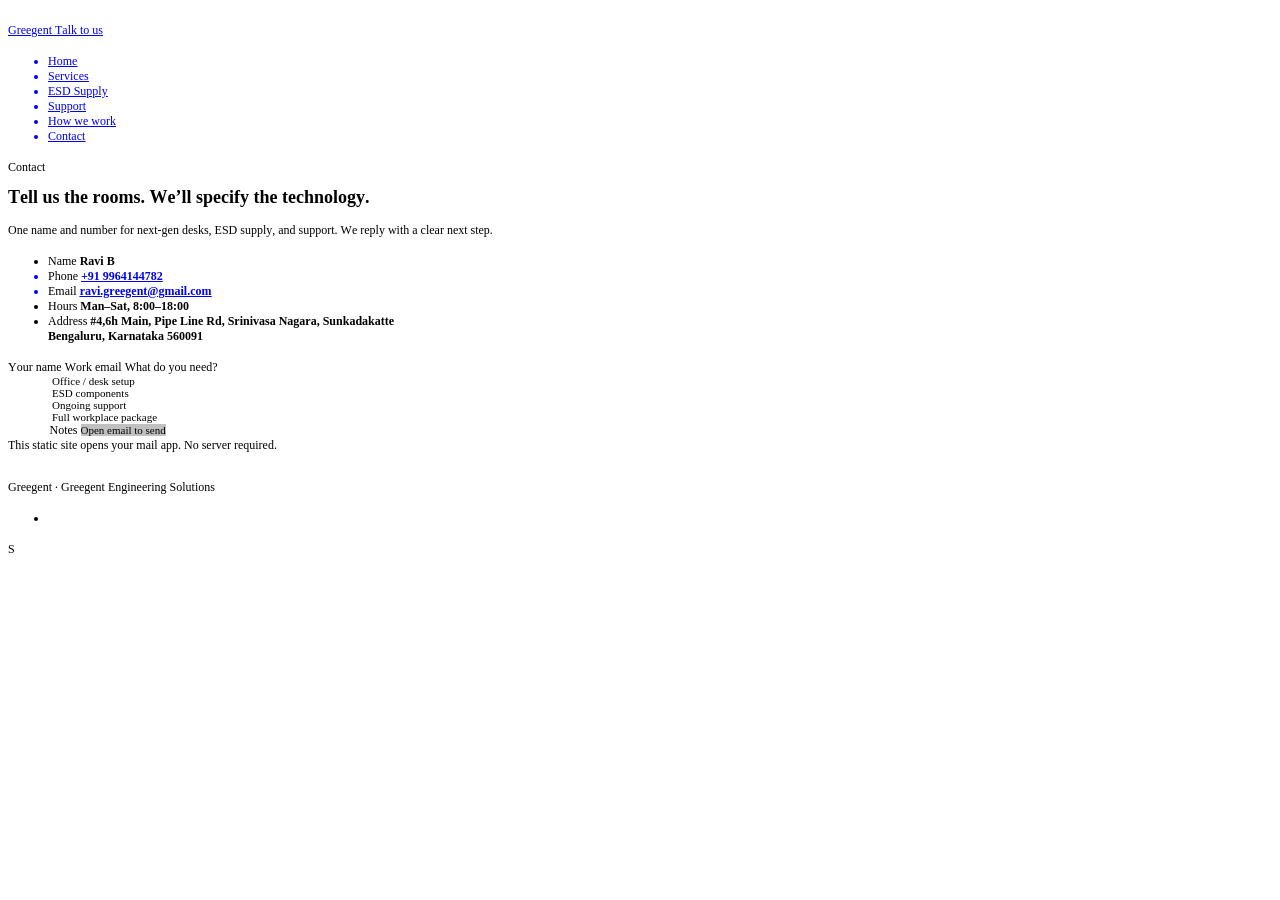
==== contact.html @ 310812a1 "Add files via upload" ====
<!DOCTYPE html PUBLIC "-//W3C//DTD HTML 4.01//EN" "http://www.w3.org/TR/html4/strict.dtd">
<html>
<head>
  <meta http-equiv="Content-Type" content="text/html; charset=utf-8">
  <meta http-equiv="Content-Style-Type" content="text/css">
  <title>Contact — XYZ</title>
  <meta name="Description" content="Contact XYZ for office setup, desk systems, ESD supply, and support.">
  <meta name="Generator" content="Cocoa HTML Writer">
  <meta name="CocoaVersion" content="1561.61">
  <style type="text/css">
    p.p1 {margin: 0.0px 0.0px 0.0px 0.0px; line-height: 14.0px; font: 12.0px Times; color: #000000; -webkit-text-stroke: #000000; min-height: 14.0px}
    p.p2 {margin: 0.0px 0.0px 0.0px 0.0px; line-height: 14.0px; font: 12.0px Times; color: #0000ee; -webkit-text-stroke: #0000ee}
    p.p3 {margin: 0.0px 0.0px 12.0px 0.0px; line-height: 14.0px; font: 12.0px Times; color: #000000; -webkit-text-stroke: #000000}
    p.p5 {margin: 0.0px 0.0px 0.0px 0.0px; line-height: 14.0px; font: 12.0px Times; color: #000000; -webkit-text-stroke: #000000}
    p.p6 {margin: 0.0px 0.0px 0.0px 0.0px; line-height: 13.0px; font: 11.0px Times; color: #000000; -webkit-text-stroke: #000000; background-color: #ffffff}
    p.p7 {margin: 0.0px 0.0px 0.0px 0.0px; line-height: 13.0px; font: 11.0px 'Helvetica Neue'; color: #000000; -webkit-text-stroke: #000000; background-color: #ffffff}
    p.p8 {margin: 0.0px 0.0px 0.0px 0.0px; line-height: 13.0px; font: 11.0px 'Helvetica Neue'; color: #000000; -webkit-text-stroke: #000000}
    li.li2 {margin: 0.0px 0.0px 0.0px 0.0px; line-height: 14.0px; font: 12.0px Times; color: #0000ee; -webkit-text-stroke: #0000ee}
    li.li5 {margin: 0.0px 0.0px 0.0px 0.0px; line-height: 14.0px; font: 12.0px Times; color: #000000; -webkit-text-stroke: #000000}
    li.li9 {margin: 0.0px 0.0px 0.0px 0.0px; line-height: 14.0px; font: 12.0px Times; color: #000000}
    span.s1 {font-kerning: none}
    span.s2 {text-decoration: underline ; font-kerning: none}
    span.s3 {font-kerning: none; color: #000000; -webkit-text-stroke: 0px #000000}
    span.s4 {-webkit-text-stroke: 0px #000000}
    span.s5 {color: #000000; -webkit-text-stroke: 0px #000000}
    span.s6 {text-decoration: underline ; font-kerning: none; color: #0000ee; -webkit-text-stroke: 0px #0000ee}
    span.s7 {font: 11.0px 'Helvetica Neue'; font-kerning: none}
    span.s8 {font: 11.0px Times; font-kerning: none}
    span.s9 {font-kerning: none; background-color: #ffffff}
    span.s10 {font: 12.0px Times; font-kerning: none}
    span.s11 {font-kerning: none; background-color: #c0c0c0}
    ul.ul1 {list-style-type: disc}
  </style>
</head>
<body>
<p class="p1"><span class="s1"></span><br></p>
<p class="p2"><span class="s2"><a href="file:///Users/macuser/Downloads/Sample%20websites/index.html">Greegent </a><a href="file:///Users/macuser/Downloads/Sample%20websites/contact.html">Talk to us</a></span><span class="s3"><span class="Apple-converted-space"> </span></span></p>
<ul class="ul1">
  <li class="li2"><span class="s4"><a href="file:///Users/macuser/Downloads/Sample%20websites/index.html"><span class="s2">Home</span></a></span></li>
  <li class="li2"><span class="s4"><a href="file:///Users/macuser/Downloads/Sample%20websites/services.html"><span class="s2">Services</span></a></span></li>
  <li class="li2"><span class="s4"><a href="file:///Users/macuser/Downloads/Sample%20websites/esd.html"><span class="s2">ESD Supply</span></a></span></li>
  <li class="li2"><span class="s4"><a href="file:///Users/macuser/Downloads/Sample%20websites/support.html"><span class="s2">Support</span></a></span></li>
  <li class="li2"><span class="s4"><a href="file:///Users/macuser/Downloads/Sample%20websites/how-we-work.html"><span class="s2">How we work</span></a></span></li>
  <li class="li2"><span class="s4"><a href="file:///Users/macuser/Downloads/Sample%20websites/contact.html"><span class="s2">Contact</span></a></span></li>
</ul>
<p class="p3"><span class="s1">Contact</span></p>
<h1 style="margin: 0.0px 0.0px 14.9px 0.0px; line-height: 22.0px; font: 18.0px Times; color: #000000; -webkit-text-stroke: #000000"><span class="s1"><b>Tell us the rooms. We’ll specify the technology.</b></span></h1>
<p class="p3"><span class="s1">One name and number for next-gen desks, ESD supply, and support. We reply with a clear next step.</span></p>
<ul class="ul1">
  <li class="li5"><span class="s4"></span><span class="s1">Name <b>Ravi B</b><span class="Apple-converted-space"> </span></span></li>
  <li class="li2"><span class="s5"></span><span class="s3">Phone <a href="tel:+15550102400"><span class="s6"><b>+91 9</b></span></a></span><span class="s2"><b>964144782</b></span><span class="s3"><span class="Apple-converted-space"> </span></span></li>
  <li class="li2"><span class="s5"></span><span class="s3">Email <a href="mailto:hello@xyz-solutions.example"><span class="s6"><b>ravi.greegent@gmail.com</b></span></a><span class="Apple-converted-space"> </span></span></li>
  <li class="li5"><span class="s4"></span><span class="s1">Hours <b>Man–Sat, 8:00–18:00</b><span class="Apple-converted-space"> </span></span></li>
  <li class="li5"><span class="s4"></span><span class="s1">Address <b>#4,6h Main, Pipe Line Rd, Srinivasa Nagara, Sunkadakatte<br>
Bengaluru, Karnataka 560091<span class="Apple-converted-space"> </span></b></span></li>
</ul>
<p class="p5"><span class="s1">Your name Work email What do you need?</span></p>
<p class="p6"><span class="s7"><span class="Apple-converted-space">                </span></span><span class="s1">Office / desk setup</span></p>
<p class="p7"><span class="s1"><span class="Apple-converted-space">                </span></span><span class="s8">ESD components</span></p>
<p class="p7"><span class="s1"><span class="Apple-converted-space">                </span></span><span class="s8">Ongoing support</span></p>
<p class="p6"><span class="s7"><span class="Apple-converted-space">                </span></span><span class="s1">Full workplace package</span></p>
<p class="p8"><span class="s9"><span class="Apple-converted-space">              </span></span><span class="s10"> Notes </span><span class="s11">Open email to send</span></p>
<p class="p3"><span class="s1">This static site opens your mail app. No server required.</span></p>
<p class="p1"><span class="s1"></span><br></p>
<p class="p3"><span class="s1">Greegent · Greegent Engineering Solutions</span></p>
<ul class="ul1">
  <li class="li9"></li>
</ul>
<p class="p3"><span class="s1">S</span></p>
</body>
</html>
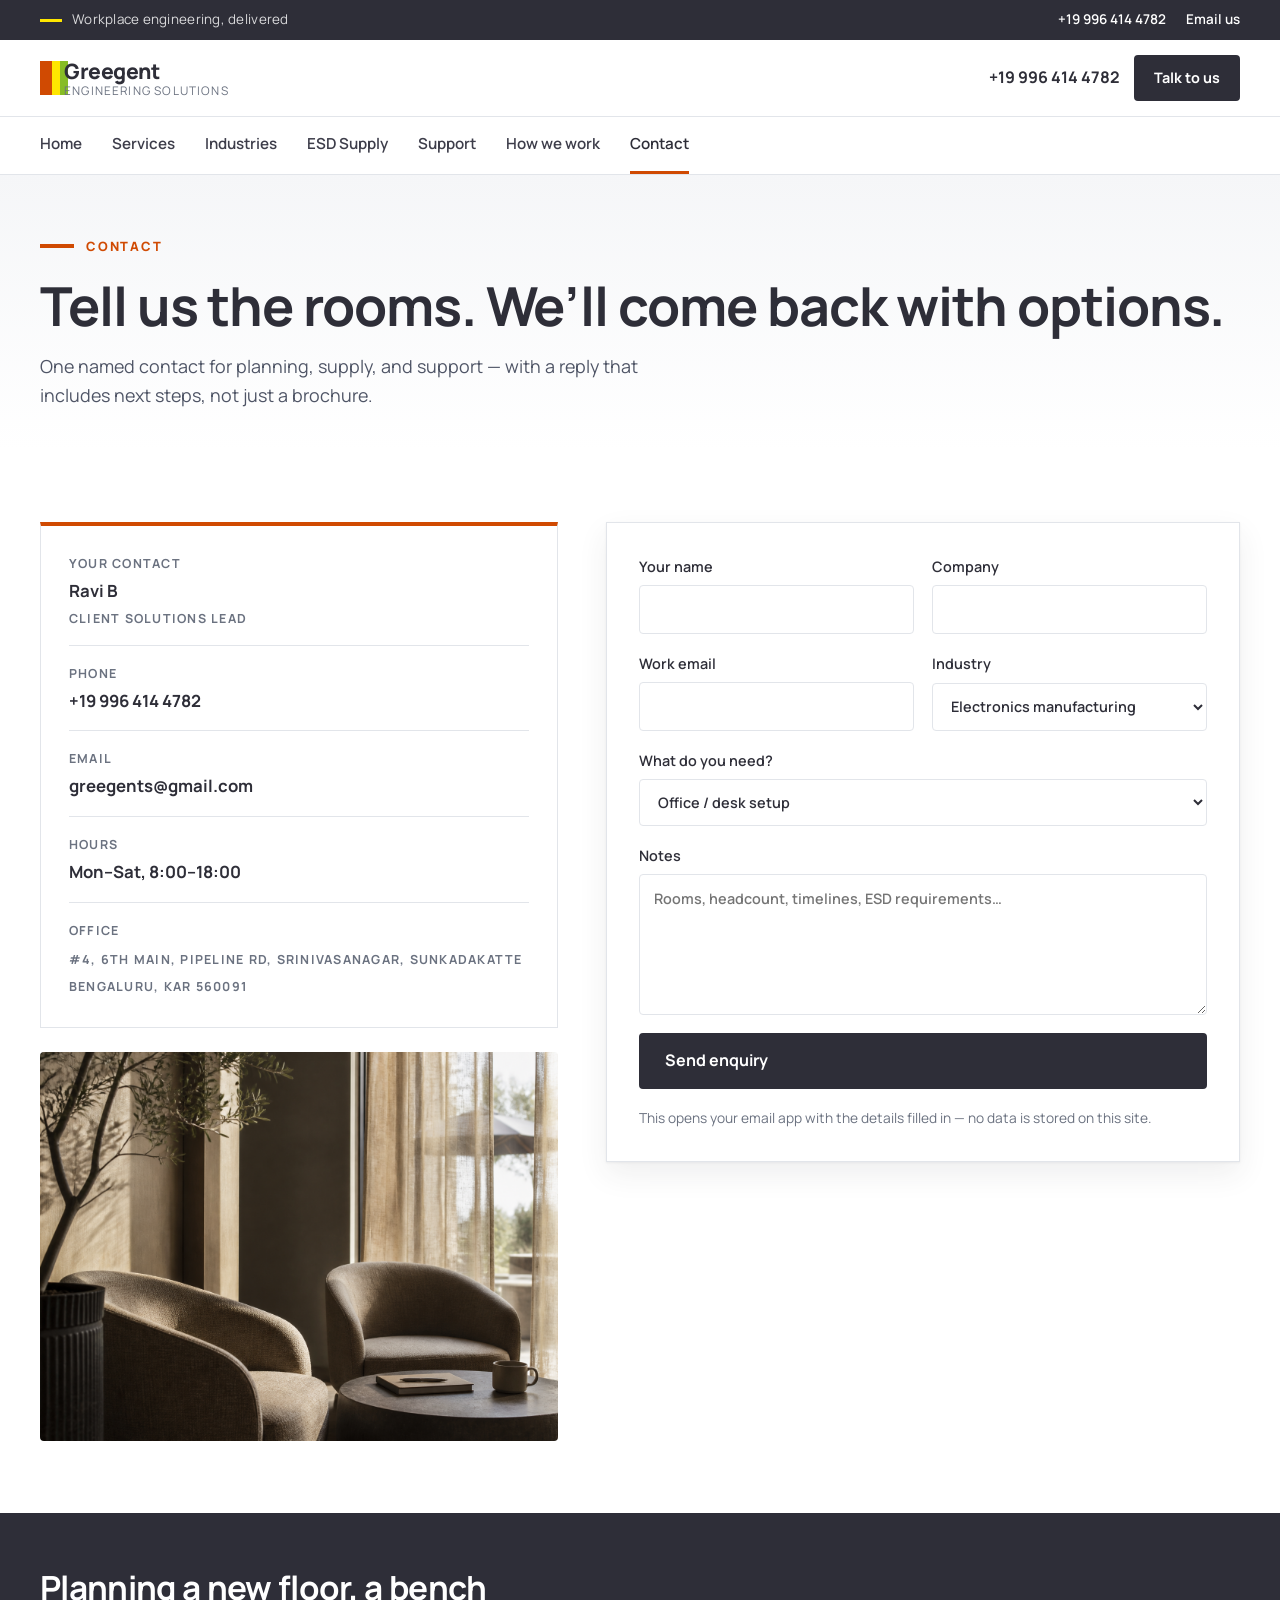
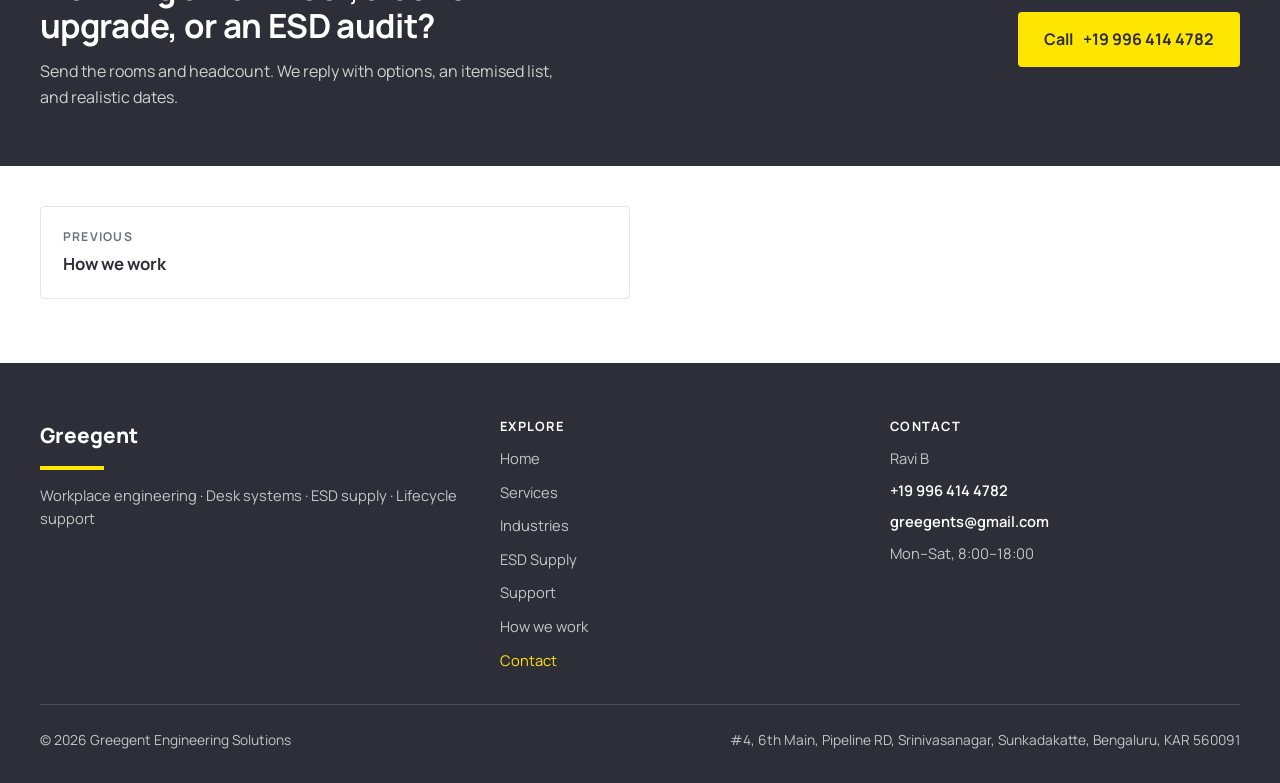
==== commit 0ad7b1fb: "Add files via upload" ====
--- a/contact.html
+++ b/contact.html
@@ -1,71 +1,192 @@
-<!DOCTYPE html PUBLIC "-//W3C//DTD HTML 4.01//EN" "http://www.w3.org/TR/html4/strict.dtd">
-<html>
-<head>
-  <meta http-equiv="Content-Type" content="text/html; charset=utf-8">
-  <meta http-equiv="Content-Style-Type" content="text/css">
-  <title>Contact — XYZ</title>
-  <meta name="Description" content="Contact XYZ for office setup, desk systems, ESD supply, and support.">
-  <meta name="Generator" content="Cocoa HTML Writer">
-  <meta name="CocoaVersion" content="1561.61">
-  <style type="text/css">
-    p.p1 {margin: 0.0px 0.0px 0.0px 0.0px; line-height: 14.0px; font: 12.0px Times; color: #000000; -webkit-text-stroke: #000000; min-height: 14.0px}
-    p.p2 {margin: 0.0px 0.0px 0.0px 0.0px; line-height: 14.0px; font: 12.0px Times; color: #0000ee; -webkit-text-stroke: #0000ee}
-    p.p3 {margin: 0.0px 0.0px 12.0px 0.0px; line-height: 14.0px; font: 12.0px Times; color: #000000; -webkit-text-stroke: #000000}
-    p.p5 {margin: 0.0px 0.0px 0.0px 0.0px; line-height: 14.0px; font: 12.0px Times; color: #000000; -webkit-text-stroke: #000000}
-    p.p6 {margin: 0.0px 0.0px 0.0px 0.0px; line-height: 13.0px; font: 11.0px Times; color: #000000; -webkit-text-stroke: #000000; background-color: #ffffff}
-    p.p7 {margin: 0.0px 0.0px 0.0px 0.0px; line-height: 13.0px; font: 11.0px 'Helvetica Neue'; color: #000000; -webkit-text-stroke: #000000; background-color: #ffffff}
-    p.p8 {margin: 0.0px 0.0px 0.0px 0.0px; line-height: 13.0px; font: 11.0px 'Helvetica Neue'; color: #000000; -webkit-text-stroke: #000000}
-    li.li2 {margin: 0.0px 0.0px 0.0px 0.0px; line-height: 14.0px; font: 12.0px Times; color: #0000ee; -webkit-text-stroke: #0000ee}
-    li.li5 {margin: 0.0px 0.0px 0.0px 0.0px; line-height: 14.0px; font: 12.0px Times; color: #000000; -webkit-text-stroke: #000000}
-    li.li9 {margin: 0.0px 0.0px 0.0px 0.0px; line-height: 14.0px; font: 12.0px Times; color: #000000}
-    span.s1 {font-kerning: none}
-    span.s2 {text-decoration: underline ; font-kerning: none}
-    span.s3 {font-kerning: none; color: #000000; -webkit-text-stroke: 0px #000000}
-    span.s4 {-webkit-text-stroke: 0px #000000}
-    span.s5 {color: #000000; -webkit-text-stroke: 0px #000000}
-    span.s6 {text-decoration: underline ; font-kerning: none; color: #0000ee; -webkit-text-stroke: 0px #0000ee}
-    span.s7 {font: 11.0px 'Helvetica Neue'; font-kerning: none}
-    span.s8 {font: 11.0px Times; font-kerning: none}
-    span.s9 {font-kerning: none; background-color: #ffffff}
-    span.s10 {font: 12.0px Times; font-kerning: none}
-    span.s11 {font-kerning: none; background-color: #c0c0c0}
-    ul.ul1 {list-style-type: disc}
-  </style>
-</head>
-<body>
-<p class="p1"><span class="s1"></span><br></p>
-<p class="p2"><span class="s2"><a href="file:///Users/macuser/Downloads/Sample%20websites/index.html">Greegent </a><a href="file:///Users/macuser/Downloads/Sample%20websites/contact.html">Talk to us</a></span><span class="s3"><span class="Apple-converted-space"> </span></span></p>
-<ul class="ul1">
-  <li class="li2"><span class="s4"><a href="file:///Users/macuser/Downloads/Sample%20websites/index.html"><span class="s2">Home</span></a></span></li>
-  <li class="li2"><span class="s4"><a href="file:///Users/macuser/Downloads/Sample%20websites/services.html"><span class="s2">Services</span></a></span></li>
-  <li class="li2"><span class="s4"><a href="file:///Users/macuser/Downloads/Sample%20websites/esd.html"><span class="s2">ESD Supply</span></a></span></li>
-  <li class="li2"><span class="s4"><a href="file:///Users/macuser/Downloads/Sample%20websites/support.html"><span class="s2">Support</span></a></span></li>
-  <li class="li2"><span class="s4"><a href="file:///Users/macuser/Downloads/Sample%20websites/how-we-work.html"><span class="s2">How we work</span></a></span></li>
-  <li class="li2"><span class="s4"><a href="file:///Users/macuser/Downloads/Sample%20websites/contact.html"><span class="s2">Contact</span></a></span></li>
-</ul>
-<p class="p3"><span class="s1">Contact</span></p>
-<h1 style="margin: 0.0px 0.0px 14.9px 0.0px; line-height: 22.0px; font: 18.0px Times; color: #000000; -webkit-text-stroke: #000000"><span class="s1"><b>Tell us the rooms. We’ll specify the technology.</b></span></h1>
-<p class="p3"><span class="s1">One name and number for next-gen desks, ESD supply, and support. We reply with a clear next step.</span></p>
-<ul class="ul1">
-  <li class="li5"><span class="s4"></span><span class="s1">Name <b>Ravi B</b><span class="Apple-converted-space"> </span></span></li>
-  <li class="li2"><span class="s5"></span><span class="s3">Phone <a href="tel:+15550102400"><span class="s6"><b>+91 9</b></span></a></span><span class="s2"><b>964144782</b></span><span class="s3"><span class="Apple-converted-space"> </span></span></li>
-  <li class="li2"><span class="s5"></span><span class="s3">Email <a href="mailto:hello@xyz-solutions.example"><span class="s6"><b>ravi.greegent@gmail.com</b></span></a><span class="Apple-converted-space"> </span></span></li>
-  <li class="li5"><span class="s4"></span><span class="s1">Hours <b>Man–Sat, 8:00–18:00</b><span class="Apple-converted-space"> </span></span></li>
-  <li class="li5"><span class="s4"></span><span class="s1">Address <b>#4,6h Main, Pipe Line Rd, Srinivasa Nagara, Sunkadakatte<br>
-Bengaluru, Karnataka 560091<span class="Apple-converted-space"> </span></b></span></li>
-</ul>
-<p class="p5"><span class="s1">Your name Work email What do you need?</span></p>
-<p class="p6"><span class="s7"><span class="Apple-converted-space">                </span></span><span class="s1">Office / desk setup</span></p>
-<p class="p7"><span class="s1"><span class="Apple-converted-space">                </span></span><span class="s8">ESD components</span></p>
-<p class="p7"><span class="s1"><span class="Apple-converted-space">                </span></span><span class="s8">Ongoing support</span></p>
-<p class="p6"><span class="s7"><span class="Apple-converted-space">                </span></span><span class="s1">Full workplace package</span></p>
-<p class="p8"><span class="s9"><span class="Apple-converted-space">              </span></span><span class="s10"> Notes </span><span class="s11">Open email to send</span></p>
-<p class="p3"><span class="s1">This static site opens your mail app. No server required.</span></p>
-<p class="p1"><span class="s1"></span><br></p>
-<p class="p3"><span class="s1">Greegent · Greegent Engineering Solutions</span></p>
-<ul class="ul1">
-  <li class="li9"></li>
-</ul>
-<p class="p3"><span class="s1">S</span></p>
-</body>
-</html>
+<!DOCTYPE html>
+<html lang="en">
+  <head>
+    <meta charset="UTF-8" />
+    <meta name="viewport" content="width=device-width, initial-scale=1.0" />
+    <meta name="description" content="Contact us about office setup, desk systems, ESD supply, and support." />
+    <title>Contact — XYZ Engineering Solutions</title>
+    <link rel="preconnect" href="https://fonts.googleapis.com" />
+    <link rel="preconnect" href="https://fonts.gstatic.com" crossorigin />
+    <link href="https://fonts.googleapis.com/css2?family=Manrope:wght@400;500;600;700;800&display=swap" rel="stylesheet" />
+    <link rel="stylesheet" href="css/styles.css" />
+  </head>
+  <body data-page="contact">
+    <header class="site-header">
+      <div class="top-strip">
+        <div class="wrap top-strip-inner">
+          <p class="strip-promise" data-promise>Workplace engineering, delivered</p>
+          <div class="strip-links">
+            <a data-phone-link href="tel:+15550102400"><span data-phone>+1 555 010 2400</span></a>
+            <a data-email-link href="mailto:hello@xyz-solutions.example">Email us</a>
+          </div>
+        </div>
+      </div>
+      <div class="wrap header-inner">
+        <a class="logo" href="index.html">
+          <span class="logo-mark" aria-hidden="true"></span>
+          <span class="logo-text"><strong data-company>XYZ</strong><span>Engineering solutions</span></span>
+        </a>
+        <div class="header-actions">
+          <a class="header-phone" data-phone-link href="tel:+15550102400"><span data-phone>+1 555 010 2400</span></a>
+          <a class="btn btn-small" href="contact.html">Talk to us</a>
+          <button class="nav-toggle" type="button" data-nav-toggle aria-expanded="false" aria-controls="site-tabs" aria-label="Menu">
+            <span></span><span></span><span></span>
+          </button>
+        </div>
+      </div>
+      <nav class="tab-bar" id="site-tabs" aria-label="Site tabs">
+        <div class="wrap">
+          <ul data-nav>
+            <li><a class="tab-link" href="index.html">Home</a></li>
+            <li><a class="tab-link" href="services.html">Services</a></li>
+            <li><a class="tab-link" href="industries.html">Industries</a></li>
+            <li><a class="tab-link" href="esd.html">ESD Supply</a></li>
+            <li><a class="tab-link" href="support.html">Support</a></li>
+            <li><a class="tab-link" href="how-we-work.html">How we work</a></li>
+            <li><a class="tab-link is-active" href="contact.html" aria-current="page">Contact</a></li>
+          </ul>
+        </div>
+      </nav>
+    </header>
+
+    <main>
+      <section class="page-hero">
+        <div class="wrap">
+          <p class="eyebrow">Contact</p>
+          <h1>Tell us the rooms. We’ll come back with options.</h1>
+          <p class="lede">One named contact for planning, supply, and support — with a reply that includes next steps, not just a brochure.</p>
+        </div>
+      </section>
+
+      <section class="section">
+        <div class="wrap contact-grid">
+          <div>
+            <div class="contact-card">
+              <ul class="contact-details">
+                <li>
+                  <span>Your contact</span>
+                  <strong data-person-name>Alex Morgan</strong>
+                  <span data-person-role>Client Solutions Lead</span>
+                </li>
+                <li>
+                  <span>Phone</span>
+                  <a data-phone-link href="tel:+15550102400"><strong data-phone>+1 555 010 2400</strong></a>
+                </li>
+                <li>
+                  <span>Email</span>
+                  <a data-email-link href="mailto:hello@xyz-solutions.example"><strong data-email>hello@xyz-solutions.example</strong></a>
+                </li>
+                <li>
+                  <span>Hours</span>
+                  <strong data-hours>Mon–Fri, 8:00–18:00</strong>
+                </li>
+                <li>
+                  <span>Office</span>
+                  <strong>
+                    <span data-address>2400 Industrial Way, Suite 12</span><br />
+                    <span data-city>Your City, ST 00000</span>
+                  </strong>
+                </li>
+              </ul>
+            </div>
+            <figure class="photo-frame" style="margin-top: 24px">
+              <img data-img="contact" src="images/contact-nook.png" alt="Quiet meeting nook with natural light" />
+            </figure>
+          </div>
+
+          <form class="contact-form" id="contact-form" action="#" method="post">
+            <div class="form-row">
+              <label>
+                Your name
+                <input type="text" name="name" required autocomplete="name" />
+              </label>
+              <label>
+                Company
+                <input type="text" name="company" autocomplete="organization" />
+              </label>
+            </div>
+            <div class="form-row">
+              <label>
+                Work email
+                <input type="email" name="email" required autocomplete="email" />
+              </label>
+              <label>
+                Industry
+                <select name="industry">
+                  <option>Electronics manufacturing</option>
+                  <option>Medical devices</option>
+                  <option>Research &amp; laboratories</option>
+                  <option>Aerospace &amp; automotive</option>
+                  <option>IT &amp; shared services</option>
+                  <option>Education &amp; training</option>
+                  <option>Other</option>
+                </select>
+              </label>
+            </div>
+            <label>
+              What do you need?
+              <select name="need">
+                <option>Office / desk setup</option>
+                <option>ESD components</option>
+                <option>Ongoing support</option>
+                <option>Full workplace package</option>
+              </select>
+            </label>
+            <label>
+              Notes
+              <textarea name="notes" rows="5" placeholder="Rooms, headcount, timelines, ESD requirements…"></textarea>
+            </label>
+            <button class="btn" type="submit">Send enquiry</button>
+            <p class="form-note">This opens your email app with the details filled in — no data is stored on this site.</p>
+          </form>
+        </div>
+      </section>
+
+      <section class="cta">
+        <div class="wrap cta-inner">
+          <div>
+            <h2 data-cta-heading></h2>
+            <p data-cta-text></p>
+          </div>
+          <a class="btn btn-yellow" data-phone-link href="tel:+15550102400">Call <span data-phone></span></a>
+        </div>
+      </section>
+
+      <nav class="pager-section" aria-label="Page navigation">
+        <div class="wrap pager" data-pager></div>
+      </nav>
+    </main>
+
+    <footer class="site-footer">
+      <div class="wrap">
+        <div class="footer-top">
+          <div class="footer-brand">
+            <strong data-company>XYZ</strong>
+            <div class="footer-rule"></div>
+            <p data-footer-note></p>
+          </div>
+          <div class="footer-col">
+            <h4>Explore</h4>
+            <ul class="footer-tabs" data-footer-nav></ul>
+          </div>
+          <div class="footer-col">
+            <h4>Contact</h4>
+            <div class="footer-contact">
+              <span data-person-name></span>
+              <a data-phone-link href="tel:+15550102400"><span data-phone></span></a>
+              <a data-email-link href="mailto:hello@xyz-solutions.example"><span data-email></span></a>
+              <span data-hours></span>
+            </div>
+          </div>
+        </div>
+        <div class="footer-bottom">
+          <p>© <span data-year>2026</span> <span data-legal>XYZ Engineering Solutions</span></p>
+          <p><span data-address></span>, <span data-city></span></p>
+        </div>
+      </div>
+    </footer>
+
+    <script src="js/site-config.js"></script>
+    <script src="js/app.js"></script>
+  </body>
+</html>
--- a/css/styles.css
+++ b/css/styles.css
@@ -0,0 +1,1063 @@
+/* ============================================================
+   DESIGN SYSTEM
+   Palette inspired by professional services brands:
+   ============================================================ */
+
+:root {
+  --ink: #2e2e38;
+  --ink-soft: #3d3d4a;
+  --body: #4f5566;
+  --muted: #6b7280;
+  --line: #e2e5ea;
+  --page: #ffffff;
+  --tint: #f5f6f8;
+  --tint-2: #eef1f5;
+
+  --orange: #d04a02;
+  --red: #e0301e;
+  --yellow: #ffe600;
+  --green: #86bc25;
+  --blue: #0076a8;
+
+  --accent: var(--orange);
+  --radius: 4px;
+  --shadow: 0 1px 2px rgba(46, 46, 56, 0.06), 0 12px 28px rgba(46, 46, 56, 0.08);
+  --shadow-lift: 0 2px 4px rgba(46, 46, 56, 0.08), 0 20px 44px rgba(46, 46, 56, 0.14);
+  --font: "Manrope", system-ui, -apple-system, "Segoe UI", sans-serif;
+}
+
+*,
+*::before,
+*::after {
+  box-sizing: border-box;
+}
+
+html {
+  scroll-behavior: smooth;
+}
+
+body {
+  margin: 0;
+  font-family: var(--font);
+  color: var(--body);
+  background: var(--page);
+  line-height: 1.6;
+  -webkit-font-smoothing: antialiased;
+}
+
+img {
+  max-width: 100%;
+}
+
+code {
+  background: var(--tint-2);
+  padding: 2px 6px;
+  border-radius: 3px;
+  color: var(--ink);
+  font-size: 0.9em;
+}
+
+.wrap {
+  width: min(1200px, calc(100% - 48px));
+  margin-inline: auto;
+}
+
+h1,
+h2,
+h3,
+h4 {
+  color: var(--ink);
+  font-weight: 700;
+  line-height: 1.15;
+  letter-spacing: -0.02em;
+  margin: 0;
+}
+
+h1 {
+  font-size: clamp(2.1rem, 4.2vw, 3.5rem);
+}
+
+h2 {
+  font-size: clamp(1.6rem, 2.6vw, 2.3rem);
+}
+
+h3 {
+  font-size: 1.15rem;
+  letter-spacing: -0.01em;
+}
+
+p {
+  margin: 0;
+}
+
+/* ---------- accent helpers ---------- */
+.accent-orange {
+  --accent: var(--orange);
+}
+.accent-red {
+  --accent: var(--red);
+}
+.accent-yellow {
+  --accent: var(--yellow);
+}
+.accent-green {
+  --accent: var(--green);
+}
+.accent-blue {
+  --accent: var(--blue);
+}
+
+/* ---------- header ---------- */
+.site-header {
+  position: sticky;
+  top: 0;
+  z-index: 30;
+  background: var(--page);
+  box-shadow: 0 1px 0 var(--line);
+}
+
+.top-strip {
+  background: var(--ink);
+  color: #fff;
+}
+
+.top-strip-inner {
+  display: flex;
+  align-items: center;
+  justify-content: space-between;
+  gap: 20px;
+  min-height: 40px;
+  font-size: 0.84rem;
+}
+
+.strip-promise {
+  display: flex;
+  align-items: center;
+  gap: 10px;
+  color: rgba(255, 255, 255, 0.82);
+  letter-spacing: 0.02em;
+}
+
+.strip-promise::before {
+  content: "";
+  width: 22px;
+  height: 3px;
+  background: var(--yellow);
+}
+
+.strip-links {
+  display: flex;
+  gap: 20px;
+}
+
+.strip-links a {
+  color: #fff;
+  text-decoration: none;
+  font-weight: 600;
+}
+
+.strip-links a:hover {
+  color: var(--yellow);
+}
+
+.header-inner {
+  display: flex;
+  align-items: center;
+  justify-content: space-between;
+  gap: 24px;
+  min-height: 76px;
+}
+
+.logo {
+  display: flex;
+  align-items: center;
+  gap: 12px;
+  text-decoration: none;
+}
+
+.logo-mark {
+  width: 12px;
+  height: 34px;
+  background: var(--orange);
+  box-shadow: 8px 0 0 var(--yellow), 16px 0 0 var(--green);
+}
+
+.logo-text {
+  display: grid;
+  line-height: 1.2;
+}
+
+.logo-text strong {
+  color: var(--ink);
+  font-size: 1.32rem;
+  font-weight: 800;
+  letter-spacing: -0.02em;
+}
+
+.logo-text span {
+  color: var(--muted);
+  font-size: 0.74rem;
+  letter-spacing: 0.1em;
+  text-transform: uppercase;
+}
+
+.header-actions {
+  display: flex;
+  align-items: center;
+  gap: 14px;
+}
+
+.header-phone {
+  color: var(--ink);
+  text-decoration: none;
+  font-weight: 700;
+}
+
+.header-phone:hover {
+  color: var(--orange);
+}
+
+.nav-toggle {
+  display: none;
+  width: 44px;
+  height: 40px;
+  border: 1px solid var(--line);
+  border-radius: var(--radius);
+  background: #fff;
+  cursor: pointer;
+}
+
+.nav-toggle span {
+  display: block;
+  width: 18px;
+  height: 2px;
+  margin: 4px auto;
+  background: var(--ink);
+}
+
+/* ---------- tabs ---------- */
+.tab-bar {
+  border-top: 1px solid var(--line);
+  background: var(--page);
+}
+
+.tab-bar ul {
+  display: flex;
+  gap: 30px;
+  list-style: none;
+  margin: 0;
+  padding: 0;
+  overflow-x: auto;
+  scrollbar-width: none;
+}
+
+.tab-bar ul::-webkit-scrollbar {
+  display: none;
+}
+
+.tab-link {
+  display: inline-flex;
+  align-items: center;
+  padding: 15px 0;
+  color: var(--ink-soft);
+  text-decoration: none;
+  font-size: 0.95rem;
+  font-weight: 600;
+  white-space: nowrap;
+  border-bottom: 3px solid transparent;
+}
+
+.tab-link:hover {
+  color: var(--orange);
+}
+
+.tab-link.is-active {
+  color: var(--ink);
+  border-bottom-color: var(--orange);
+}
+
+/* ---------- buttons ---------- */
+.btn {
+  display: inline-flex;
+  align-items: center;
+  gap: 10px;
+  padding: 13px 24px;
+  border: 2px solid var(--ink);
+  border-radius: var(--radius);
+  background: var(--ink);
+  color: #fff;
+  font: inherit;
+  font-weight: 700;
+  text-decoration: none;
+  cursor: pointer;
+}
+
+.btn:hover {
+  background: var(--orange);
+  border-color: var(--orange);
+}
+
+.btn-small {
+  padding: 9px 18px;
+  font-size: 0.9rem;
+}
+
+.btn-ghost {
+  background: transparent;
+  color: var(--ink);
+}
+
+.btn-ghost:hover {
+  background: var(--ink);
+  color: #fff;
+  border-color: var(--ink);
+}
+
+.btn-yellow {
+  background: var(--yellow);
+  border-color: var(--yellow);
+  color: var(--ink);
+}
+
+.btn-yellow:hover {
+  background: #fff;
+  border-color: #fff;
+  color: var(--ink);
+}
+
+/* ---------- hero ---------- */
+.hero {
+  padding: 64px 0 8px;
+  background: linear-gradient(180deg, var(--tint) 0%, var(--page) 100%);
+}
+
+.hero-grid {
+  display: grid;
+  grid-template-columns: 1.05fr 0.95fr;
+  gap: 56px;
+  align-items: center;
+}
+
+.eyebrow {
+  display: inline-flex;
+  align-items: center;
+  gap: 12px;
+  margin-bottom: 18px;
+  color: var(--orange);
+  font-size: 0.8rem;
+  font-weight: 800;
+  letter-spacing: 0.14em;
+  text-transform: uppercase;
+}
+
+.eyebrow::before {
+  content: "";
+  width: 34px;
+  height: 4px;
+  background: var(--orange);
+}
+
+.lede {
+  margin-top: 20px;
+  font-size: 1.12rem;
+  max-width: 56ch;
+}
+
+.hero-actions {
+  display: flex;
+  flex-wrap: wrap;
+  gap: 14px;
+  margin-top: 30px;
+}
+
+.hero-media {
+  position: relative;
+}
+
+.hero-media img {
+  display: block;
+  width: 100%;
+  aspect-ratio: 4 / 3;
+  object-fit: cover;
+  border-radius: var(--radius);
+  position: relative;
+  z-index: 1;
+}
+
+.hero-media::before {
+  content: "";
+  position: absolute;
+  left: -18px;
+  bottom: -18px;
+  width: 58%;
+  height: 58%;
+  background: var(--yellow);
+  border-radius: var(--radius);
+}
+
+.hero-tag {
+  position: absolute;
+  z-index: 2;
+  right: 18px;
+  bottom: 18px;
+  max-width: 240px;
+  padding: 16px 18px;
+  background: #fff;
+  border-left: 4px solid var(--green);
+  box-shadow: var(--shadow);
+}
+
+.hero-tag strong {
+  display: block;
+  color: var(--ink);
+  font-size: 1.05rem;
+}
+
+.hero-tag span {
+  font-size: 0.86rem;
+  color: var(--muted);
+}
+
+/* ---------- numbers band ---------- */
+.stat-band {
+  background: var(--ink);
+  color: #fff;
+  padding: 40px 0;
+}
+
+.stat-grid {
+  display: grid;
+  grid-template-columns: repeat(4, 1fr);
+  gap: 28px;
+  margin: 0;
+}
+
+.stat {
+  padding-left: 18px;
+  border-left: 3px solid var(--yellow);
+}
+
+.stat:nth-child(2) {
+  border-left-color: var(--green);
+}
+
+.stat:nth-child(3) {
+  border-left-color: var(--blue);
+}
+
+.stat:nth-child(4) {
+  border-left-color: var(--orange);
+}
+
+.stat dt {
+  font-size: 2.1rem;
+  font-weight: 800;
+  letter-spacing: -0.03em;
+  color: #fff;
+}
+
+.stat dd {
+  margin: 6px 0 0;
+  color: rgba(255, 255, 255, 0.76);
+  font-size: 0.92rem;
+}
+
+/* ---------- sections ---------- */
+.section {
+  padding: 72px 0;
+}
+
+.section-tint {
+  background: var(--tint);
+}
+
+.section-head {
+  max-width: 720px;
+  margin-bottom: 40px;
+}
+
+.section-head h2 + p {
+  margin-top: 14px;
+  font-size: 1.05rem;
+}
+
+.page-hero {
+  padding: 56px 0 40px;
+  background: linear-gradient(180deg, var(--tint) 0%, var(--page) 100%);
+}
+
+.page-hero .lede {
+  margin-top: 16px;
+}
+
+.page-hero-grid {
+  display: grid;
+  grid-template-columns: 1.1fr 0.9fr;
+  gap: 48px;
+  align-items: center;
+}
+
+.page-hero-grid img {
+  display: block;
+  width: 100%;
+  aspect-ratio: 16 / 10;
+  object-fit: cover;
+  border-radius: var(--radius);
+  border-bottom: 5px solid var(--orange);
+}
+
+/* ---------- cards ---------- */
+.card-grid {
+  display: grid;
+  grid-template-columns: repeat(2, 1fr);
+  gap: 24px;
+}
+
+.grid-3 {
+  grid-template-columns: repeat(3, 1fr);
+}
+
+.grid-4 {
+  grid-template-columns: repeat(4, 1fr);
+}
+
+.card,
+.jump-card {
+  display: flex;
+  flex-direction: column;
+  background: #fff;
+  border: 1px solid var(--line);
+  border-top: 4px solid var(--accent);
+  border-radius: var(--radius);
+  overflow: hidden;
+  text-decoration: none;
+  transition: box-shadow 0.2s ease, transform 0.2s ease;
+}
+
+.card:hover,
+.jump-card:hover {
+  box-shadow: var(--shadow-lift);
+  transform: translateY(-3px);
+}
+
+.card img,
+.jump-card img {
+  display: block;
+  width: 100%;
+  aspect-ratio: 16 / 9;
+  object-fit: cover;
+}
+
+.card-body {
+  padding: 24px;
+  display: grid;
+  gap: 12px;
+  align-content: start;
+}
+
+.card-compact .card-body {
+  padding: 22px;
+}
+
+.card-plain {
+  border-top-color: var(--line);
+  border-left: 4px solid var(--accent);
+}
+
+.card-points {
+  margin: 4px 0 0;
+  padding: 0;
+  list-style: none;
+  display: grid;
+  gap: 8px;
+}
+
+.card-points li {
+  position: relative;
+  padding-left: 20px;
+  font-size: 0.94rem;
+}
+
+.card-points li::before {
+  content: "";
+  position: absolute;
+  left: 0;
+  top: 9px;
+  width: 9px;
+  height: 9px;
+  background: var(--accent);
+}
+
+.card-link {
+  margin-top: 4px;
+  color: var(--ink);
+  font-weight: 700;
+  font-size: 0.92rem;
+}
+
+.card-link::after {
+  content: " →";
+  color: var(--accent);
+}
+
+/* ---------- outcomes ---------- */
+.outcome-grid {
+  display: grid;
+  grid-template-columns: repeat(3, 1fr);
+  gap: 24px;
+}
+
+.outcome {
+  padding: 26px 24px;
+  background: #fff;
+  border: 1px solid var(--line);
+  border-bottom: 5px solid var(--accent);
+}
+
+.outcome strong {
+  display: block;
+  color: var(--ink);
+  font-size: 2rem;
+  font-weight: 800;
+  letter-spacing: -0.03em;
+}
+
+.outcome p {
+  margin-top: 8px;
+}
+
+/* ---------- process ---------- */
+.process {
+  list-style: none;
+  display: grid;
+  grid-template-columns: repeat(4, 1fr);
+  gap: 24px;
+  margin: 0;
+  padding: 0;
+}
+
+.step-item {
+  padding-top: 20px;
+  border-top: 4px solid var(--accent);
+  display: grid;
+  gap: 10px;
+  align-content: start;
+}
+
+.step-number {
+  color: var(--accent);
+  font-size: 1.5rem;
+  font-weight: 800;
+  letter-spacing: -0.02em;
+}
+
+/* ---------- photos ---------- */
+.photo-frame {
+  margin: 0;
+  overflow: hidden;
+  border-radius: var(--radius);
+}
+
+.photo-frame img {
+  display: block;
+  width: 100%;
+  height: 100%;
+  aspect-ratio: 4 / 3;
+  object-fit: cover;
+}
+
+.photo-gallery {
+  display: grid;
+  grid-template-columns: repeat(3, 1fr);
+  gap: 24px;
+}
+
+.photo-split {
+  display: grid;
+  grid-template-columns: 1.1fr 0.9fr;
+  gap: 24px;
+}
+
+/* ---------- quote ---------- */
+.quote {
+  display: grid;
+  gap: 20px;
+  max-width: 900px;
+  padding-left: 32px;
+  border-left: 5px solid var(--yellow);
+}
+
+.quote blockquote {
+  margin: 0;
+  color: var(--ink);
+  font-size: clamp(1.25rem, 2.2vw, 1.75rem);
+  font-weight: 600;
+  line-height: 1.35;
+  letter-spacing: -0.02em;
+}
+
+.quote figcaption {
+  font-size: 0.95rem;
+}
+
+.quote figcaption strong {
+  color: var(--ink);
+}
+
+/* ---------- closing call to action ---------- */
+.cta {
+  background: var(--ink);
+  color: #fff;
+  padding: 56px 0;
+}
+
+.cta-inner {
+  display: grid;
+  grid-template-columns: 1.4fr auto;
+  gap: 32px;
+  align-items: center;
+}
+
+.cta h2 {
+  color: #fff;
+  max-width: 24ch;
+}
+
+.cta p {
+  margin-top: 14px;
+  color: rgba(255, 255, 255, 0.78);
+  max-width: 52ch;
+}
+
+/* ---------- contact ---------- */
+.contact-grid {
+  display: grid;
+  grid-template-columns: 0.9fr 1.1fr;
+  gap: 48px;
+  align-items: start;
+}
+
+.contact-card {
+  background: #fff;
+  border: 1px solid var(--line);
+  border-top: 4px solid var(--orange);
+  padding: 28px;
+}
+
+.contact-details {
+  list-style: none;
+  margin: 0;
+  padding: 0;
+  display: grid;
+  gap: 18px;
+}
+
+.contact-details li {
+  display: grid;
+  gap: 4px;
+  padding-bottom: 16px;
+  border-bottom: 1px solid var(--line);
+}
+
+.contact-details li:last-child {
+  border-bottom: 0;
+  padding-bottom: 0;
+}
+
+.contact-details span {
+  color: var(--muted);
+  font-size: 0.78rem;
+  font-weight: 700;
+  letter-spacing: 0.1em;
+  text-transform: uppercase;
+}
+
+.contact-details strong {
+  color: var(--ink);
+  font-size: 1.05rem;
+}
+
+.contact-details a {
+  color: inherit;
+  text-decoration: none;
+}
+
+.contact-details a:hover strong {
+  color: var(--orange);
+}
+
+.contact-form {
+  display: grid;
+  gap: 18px;
+  padding: 32px;
+  background: #fff;
+  border: 1px solid var(--line);
+  box-shadow: var(--shadow);
+}
+
+.form-row {
+  display: grid;
+  grid-template-columns: 1fr 1fr;
+  gap: 18px;
+}
+
+.contact-form label {
+  display: grid;
+  gap: 7px;
+  color: var(--ink);
+  font-size: 0.9rem;
+  font-weight: 600;
+}
+
+.contact-form input,
+.contact-form select,
+.contact-form textarea {
+  width: 100%;
+  padding: 12px 14px;
+  border: 1px solid var(--line);
+  border-radius: var(--radius);
+  background: #fff;
+  color: var(--ink);
+  font: inherit;
+}
+
+.contact-form input:focus,
+.contact-form select:focus,
+.contact-form textarea:focus {
+  outline: 2px solid var(--orange);
+  outline-offset: 1px;
+  border-color: var(--orange);
+}
+
+.form-note {
+  color: var(--muted);
+  font-size: 0.86rem;
+}
+
+/* ---------- pager ---------- */
+.pager-section {
+  padding: 40px 0 64px;
+}
+
+.pager {
+  display: grid;
+  grid-template-columns: 1fr 1fr;
+  gap: 20px;
+}
+
+.pager-link {
+  display: grid;
+  gap: 4px;
+  padding: 20px 22px;
+  border: 1px solid var(--line);
+  border-radius: var(--radius);
+  text-decoration: none;
+  background: #fff;
+}
+
+.pager-link:hover {
+  border-color: var(--orange);
+}
+
+.pager-link span {
+  color: var(--muted);
+  font-size: 0.76rem;
+  font-weight: 700;
+  letter-spacing: 0.1em;
+  text-transform: uppercase;
+}
+
+.pager-link strong {
+  color: var(--ink);
+  font-size: 1.05rem;
+}
+
+.pager-next {
+  text-align: right;
+}
+
+.page-cta {
+  margin-top: 32px;
+  font-size: 1rem;
+}
+
+.page-cta a {
+  color: var(--orange);
+  font-weight: 700;
+}
+
+/* ---------- footer ---------- */
+.site-footer {
+  background: var(--ink);
+  color: rgba(255, 255, 255, 0.72);
+  padding: 56px 0 32px;
+  font-size: 0.92rem;
+}
+
+.footer-top {
+  display: grid;
+  grid-template-columns: 1.2fr 1fr 1fr;
+  gap: 40px;
+  padding-bottom: 32px;
+  border-bottom: 1px solid rgba(255, 255, 255, 0.16);
+}
+
+.footer-brand strong {
+  display: block;
+  color: #fff;
+  font-size: 1.3rem;
+  font-weight: 800;
+}
+
+.footer-rule {
+  width: 64px;
+  height: 4px;
+  margin: 14px 0;
+  background: var(--yellow);
+  box-shadow: 0 0 0 0 transparent;
+}
+
+.footer-col h4 {
+  color: #fff;
+  font-size: 0.8rem;
+  letter-spacing: 0.1em;
+  text-transform: uppercase;
+  margin-bottom: 14px;
+}
+
+.footer-tabs {
+  display: grid;
+  gap: 10px;
+  list-style: none;
+  margin: 0;
+  padding: 0;
+}
+
+.footer-link {
+  color: rgba(255, 255, 255, 0.72);
+  text-decoration: none;
+}
+
+.footer-link:hover,
+.footer-link.is-active {
+  color: var(--yellow);
+}
+
+.footer-contact {
+  display: grid;
+  gap: 8px;
+}
+
+.footer-contact a {
+  color: #fff;
+  text-decoration: none;
+  font-weight: 600;
+}
+
+.footer-bottom {
+  display: flex;
+  flex-wrap: wrap;
+  justify-content: space-between;
+  gap: 12px;
+  padding-top: 24px;
+  font-size: 0.86rem;
+}
+
+/* ---------- responsive ---------- */
+@media (max-width: 1000px) {
+  .stat-grid,
+  .grid-4 {
+    grid-template-columns: repeat(2, 1fr);
+  }
+
+  .process,
+  .grid-3,
+  .photo-gallery {
+    grid-template-columns: repeat(2, 1fr);
+  }
+
+  .footer-top {
+    grid-template-columns: 1fr 1fr;
+  }
+}
+
+@media (max-width: 860px) {
+  .wrap {
+    width: calc(100% - 32px);
+  }
+
+  .hero-grid,
+  .page-hero-grid,
+  .card-grid,
+  .grid-3,
+  .grid-4,
+  .outcome-grid,
+  .process,
+  .photo-gallery,
+  .photo-split,
+  .contact-grid,
+  .cta-inner,
+  .pager,
+  .form-row,
+  .stat-grid {
+    grid-template-columns: 1fr;
+  }
+
+  .strip-promise {
+    display: none;
+  }
+
+  .header-phone {
+    display: none;
+  }
+
+  .nav-toggle {
+    display: block;
+  }
+
+  .tab-bar {
+    display: none;
+  }
+
+  .nav-open .tab-bar {
+    display: block;
+  }
+
+  .tab-bar ul {
+    flex-direction: column;
+    gap: 0;
+    padding: 8px 0 16px;
+  }
+
+  .tab-link {
+    padding: 12px 0;
+    border-bottom: 1px solid var(--line);
+    width: 100%;
+  }
+
+  .tab-link.is-active {
+    border-bottom-color: var(--orange);
+  }
+
+  .hero-media::before {
+    display: none;
+  }
+
+  .pager-next {
+    text-align: left;
+  }
+
+  .quote {
+    padding-left: 20px;
+  }
+}
+
+@media (prefers-reduced-motion: reduce) {
+  * {
+    transition: none !important;
+  }
+
+  html {
+    scroll-behavior: auto;
+  }
+}
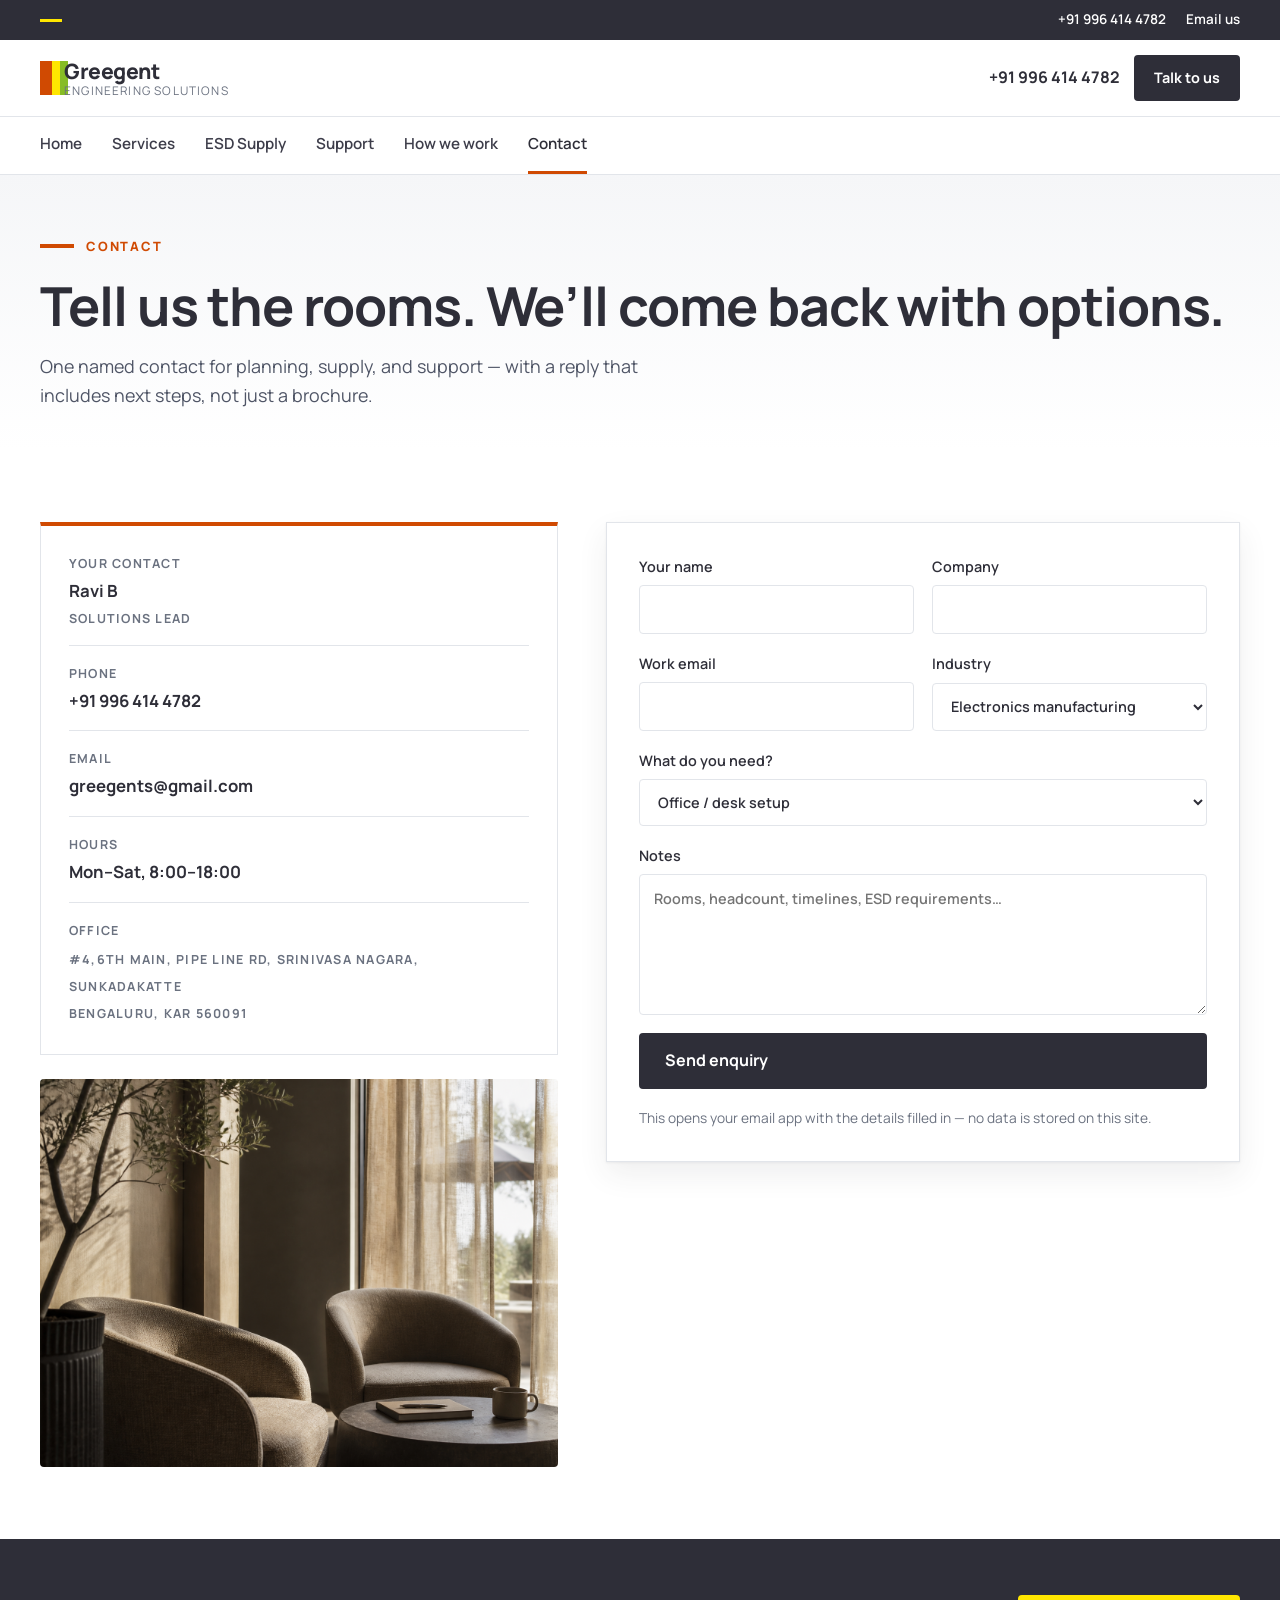
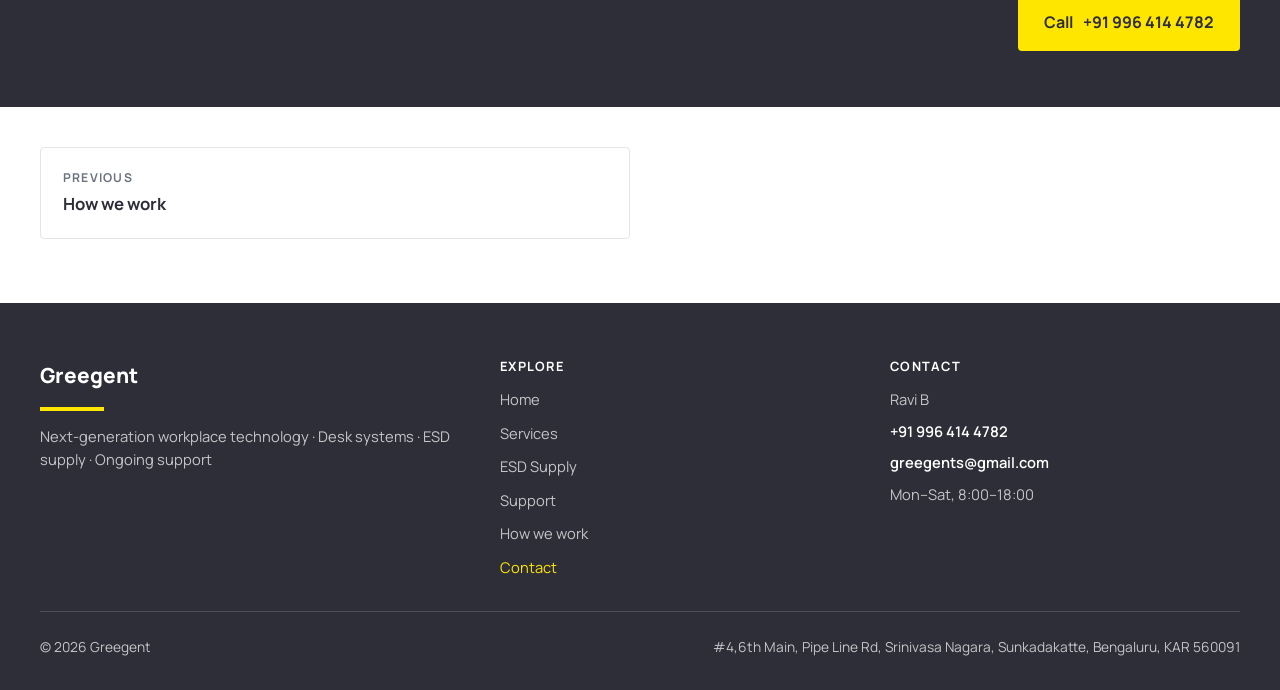
==== commit a5e736f0: "removed constant" ====
--- a/contact.html
+++ b/contact.html
@@ -4,7 +4,7 @@
     <meta charset="UTF-8" />
     <meta name="viewport" content="width=device-width, initial-scale=1.0" />
     <meta name="description" content="Contact us about office setup, desk systems, ESD supply, and support." />
-    <title>Contact — XYZ Engineering Solutions</title>
+    <title>Contact — Greegent Engineering Solutions</title>
     <link rel="preconnect" href="https://fonts.googleapis.com" />
     <link rel="preconnect" href="https://fonts.gstatic.com" crossorigin />
     <link href="https://fonts.googleapis.com/css2?family=Manrope:wght@400;500;600;700;800&display=swap" rel="stylesheet" />
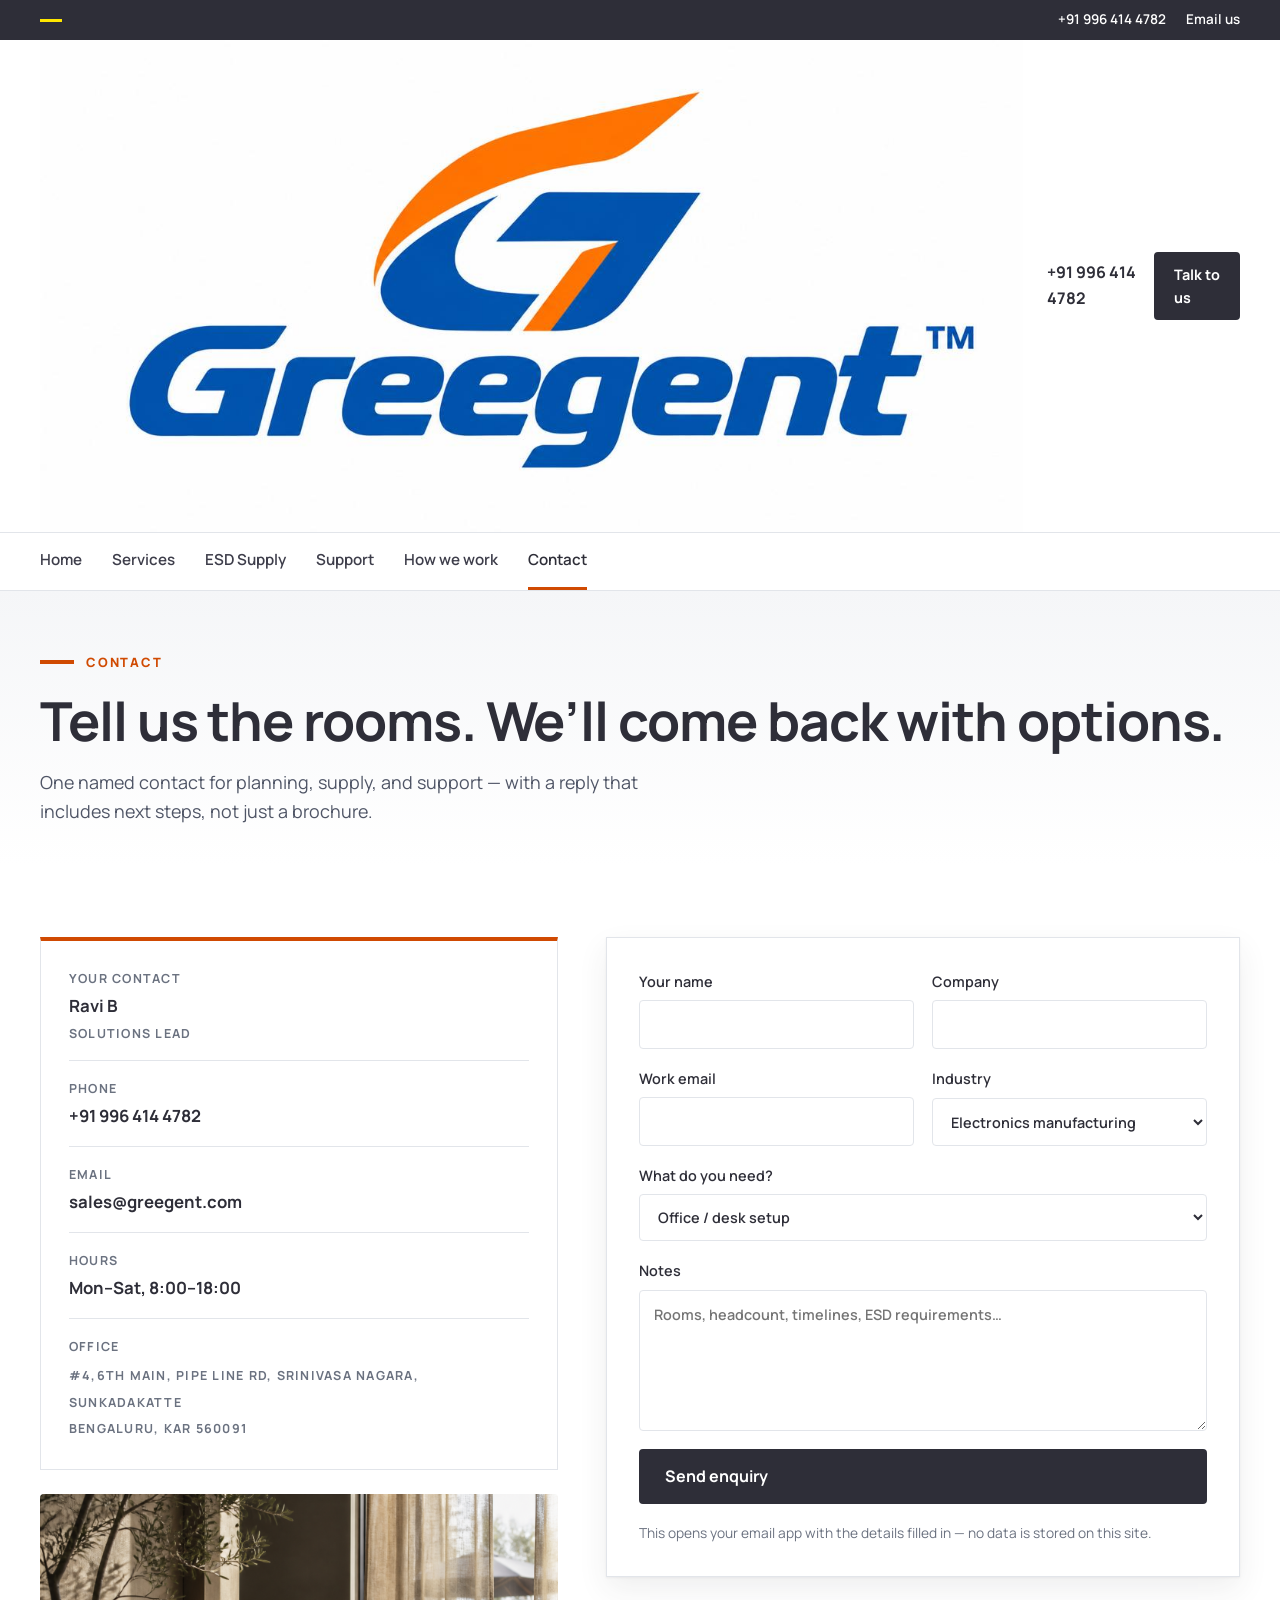
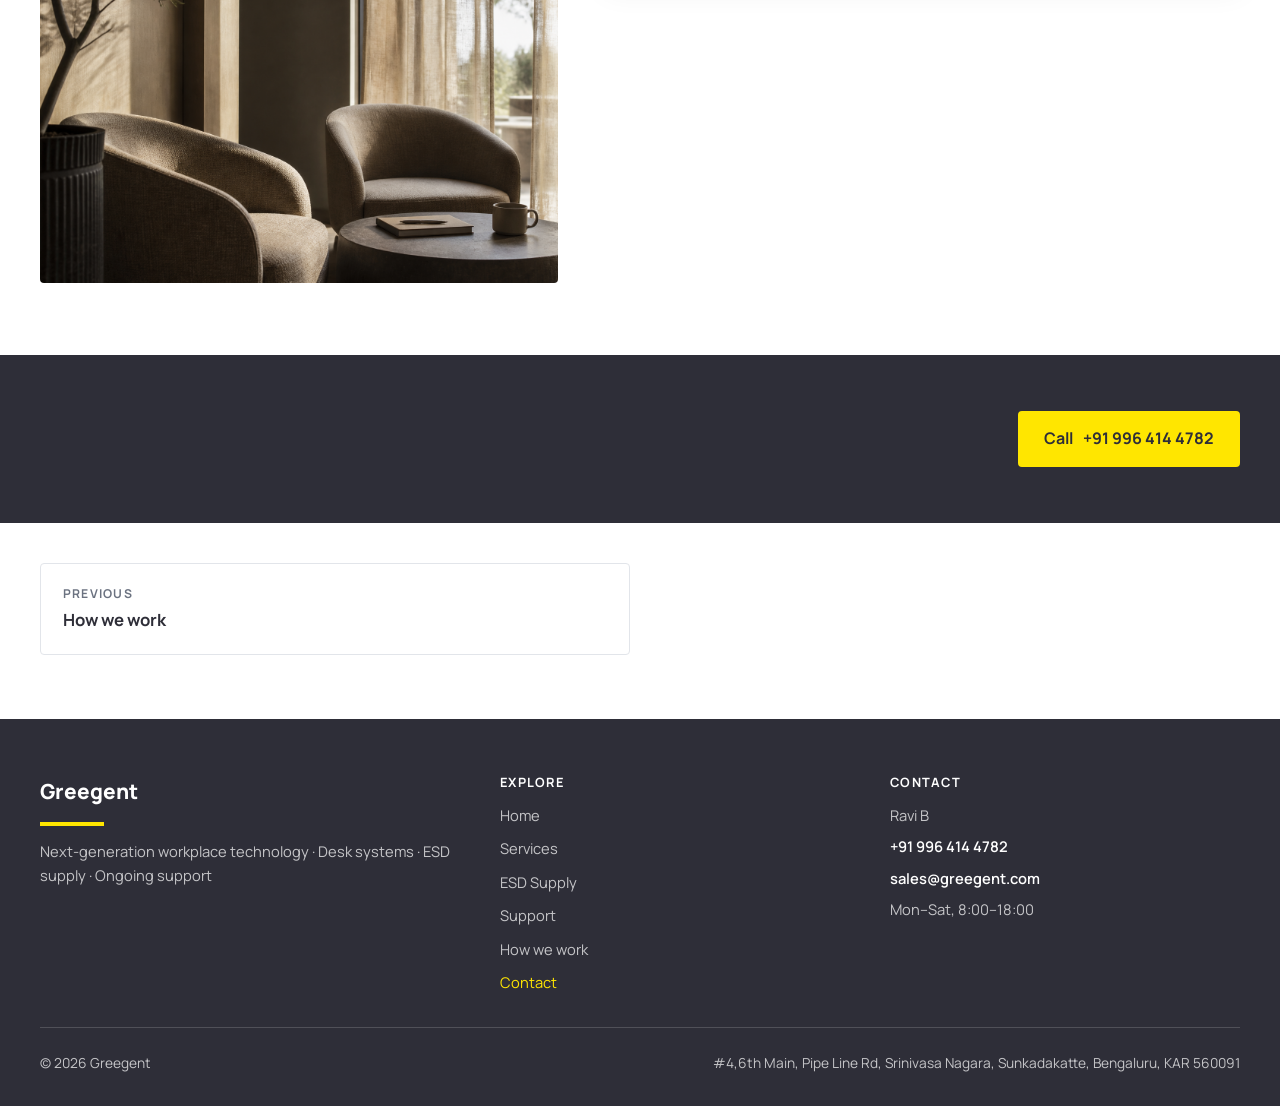
==== commit 5bf90288: "UpdateLogo" ====
--- a/contact.html
+++ b/contact.html
@@ -23,8 +23,7 @@
       </div>
       <div class="wrap header-inner">
         <a class="logo" href="index.html">
-          <span class="logo-mark" aria-hidden="true"></span>
-          <span class="logo-text"><strong data-company>XYZ</strong><span>Engineering solutions</span></span>
+           <img src="images/GreegentLogo.jpeg" alt="Greegent" class="logo-image">
         </a>
         <div class="header-actions">
           <a class="header-phone" data-phone-link href="tel:+15550102400"><span data-phone>+1 555 010 2400</span></a>
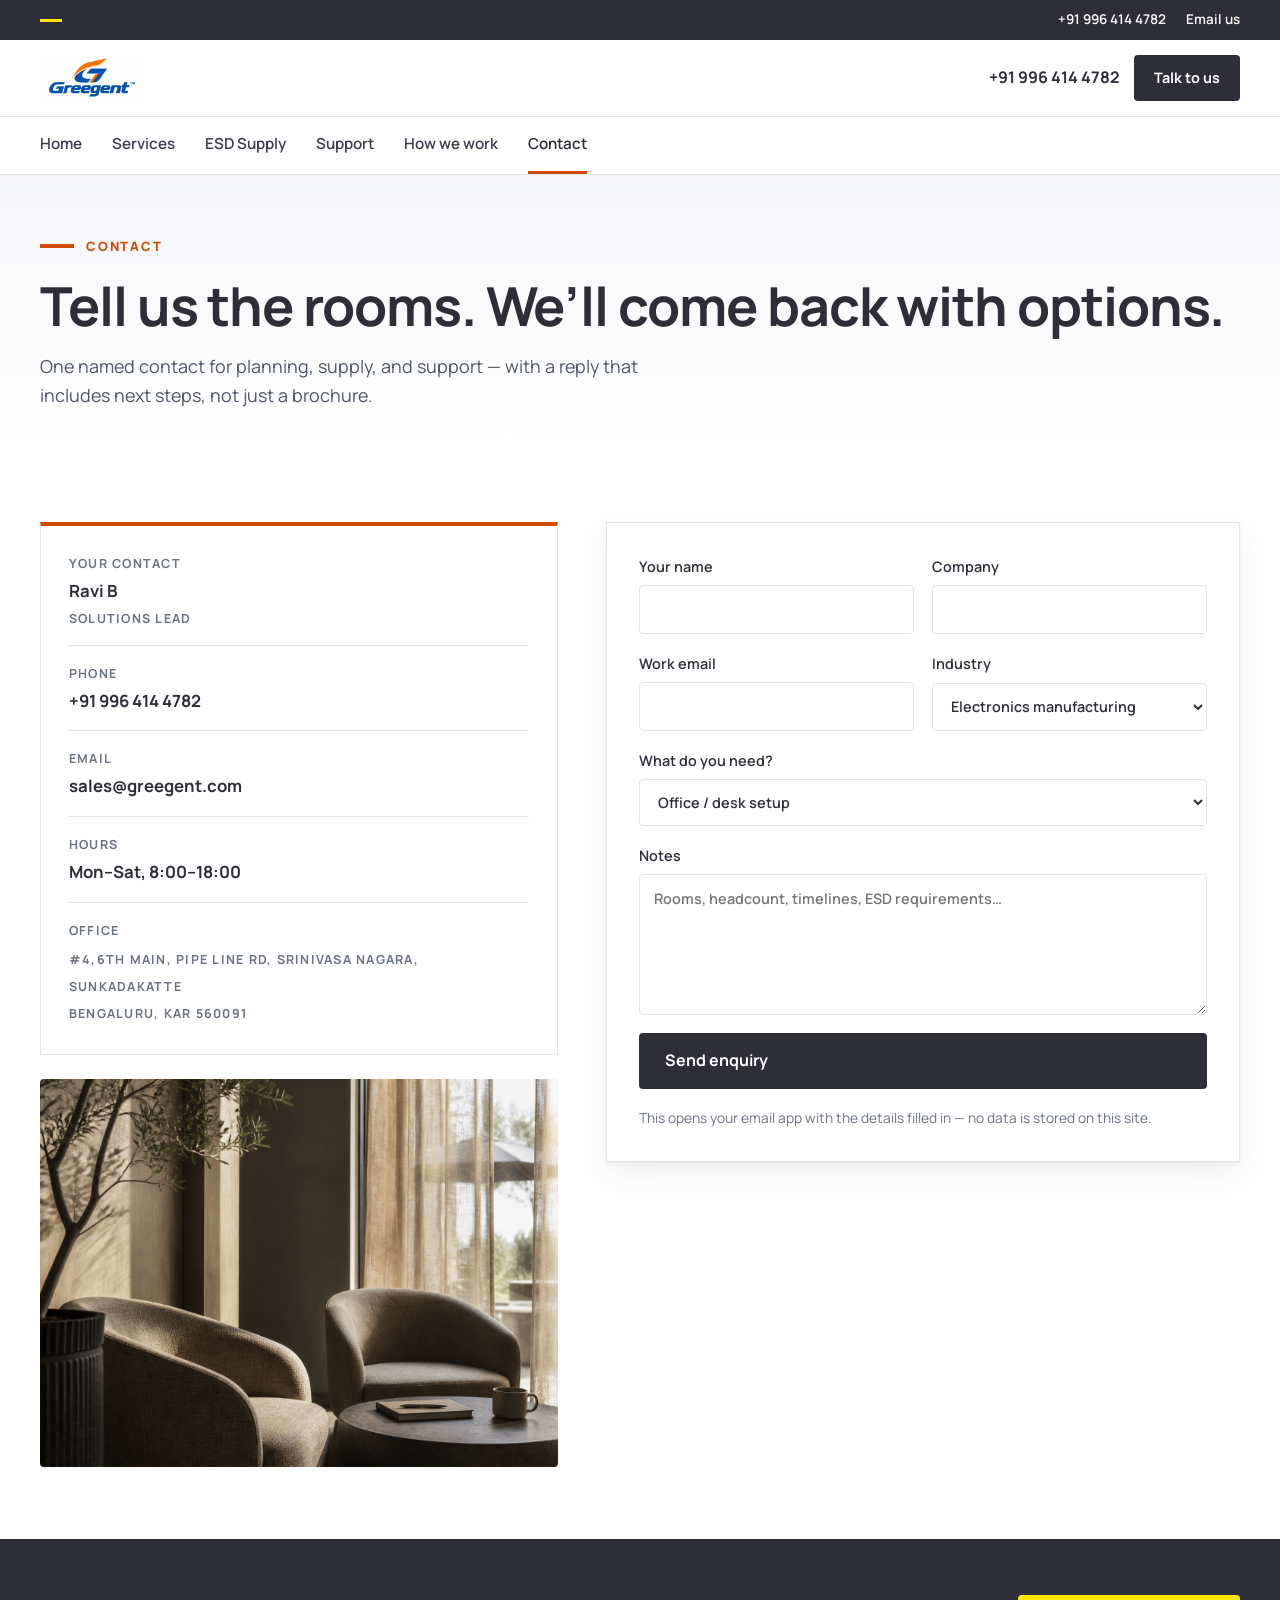
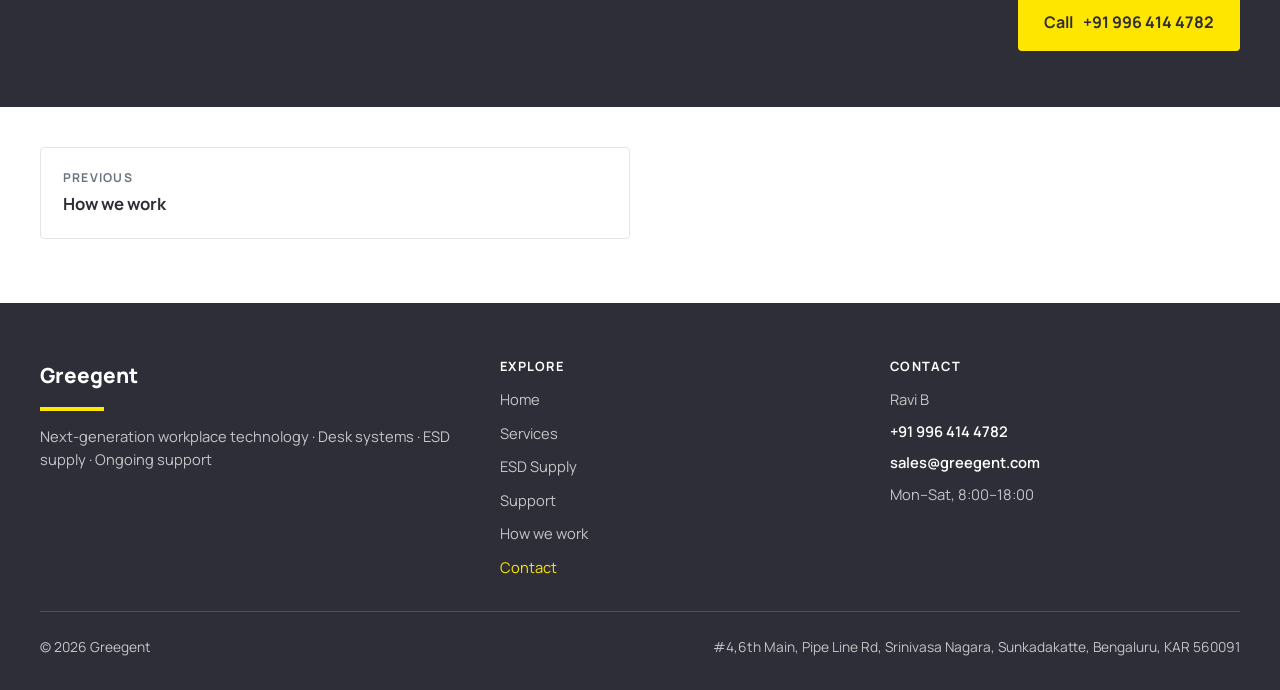
==== commit bdbb51cd: "updating logo" ====
--- a/contact.html
+++ b/contact.html
@@ -9,6 +9,7 @@
     <link rel="preconnect" href="https://fonts.gstatic.com" crossorigin />
     <link href="https://fonts.googleapis.com/css2?family=Manrope:wght@400;500;600;700;800&display=swap" rel="stylesheet" />
     <link rel="stylesheet" href="css/styles.css" />
+    <link rel="icon" type="image/png" href="images/GreegentLogo.jpeg">
   </head>
   <body data-page="contact">
     <header class="site-header">
--- a/css/styles.css
+++ b/css/styles.css
@@ -168,37 +168,16 @@
   min-height: 76px;
 }
 
-.logo {
-  display: flex;
-  align-items: center;
-  gap: 12px;
-  text-decoration: none;
-}
-
-.logo-mark {
+.logo img {
+  height: 50px;
+  width: auto;
+  display: block;
+}
+
+.logo-mark img {
   width: 12px;
   height: 34px;
-  background: var(--orange);
-  box-shadow: 8px 0 0 var(--yellow), 16px 0 0 var(--green);
-}
-
-.logo-text {
-  display: grid;
-  line-height: 1.2;
-}
-
-.logo-text strong {
-  color: var(--ink);
-  font-size: 1.32rem;
-  font-weight: 800;
-  letter-spacing: -0.02em;
-}
-
-.logo-text span {
-  color: var(--muted);
-  font-size: 0.74rem;
-  letter-spacing: 0.1em;
-  text-transform: uppercase;
+  object-fit: contain;
 }
 
 .header-actions {
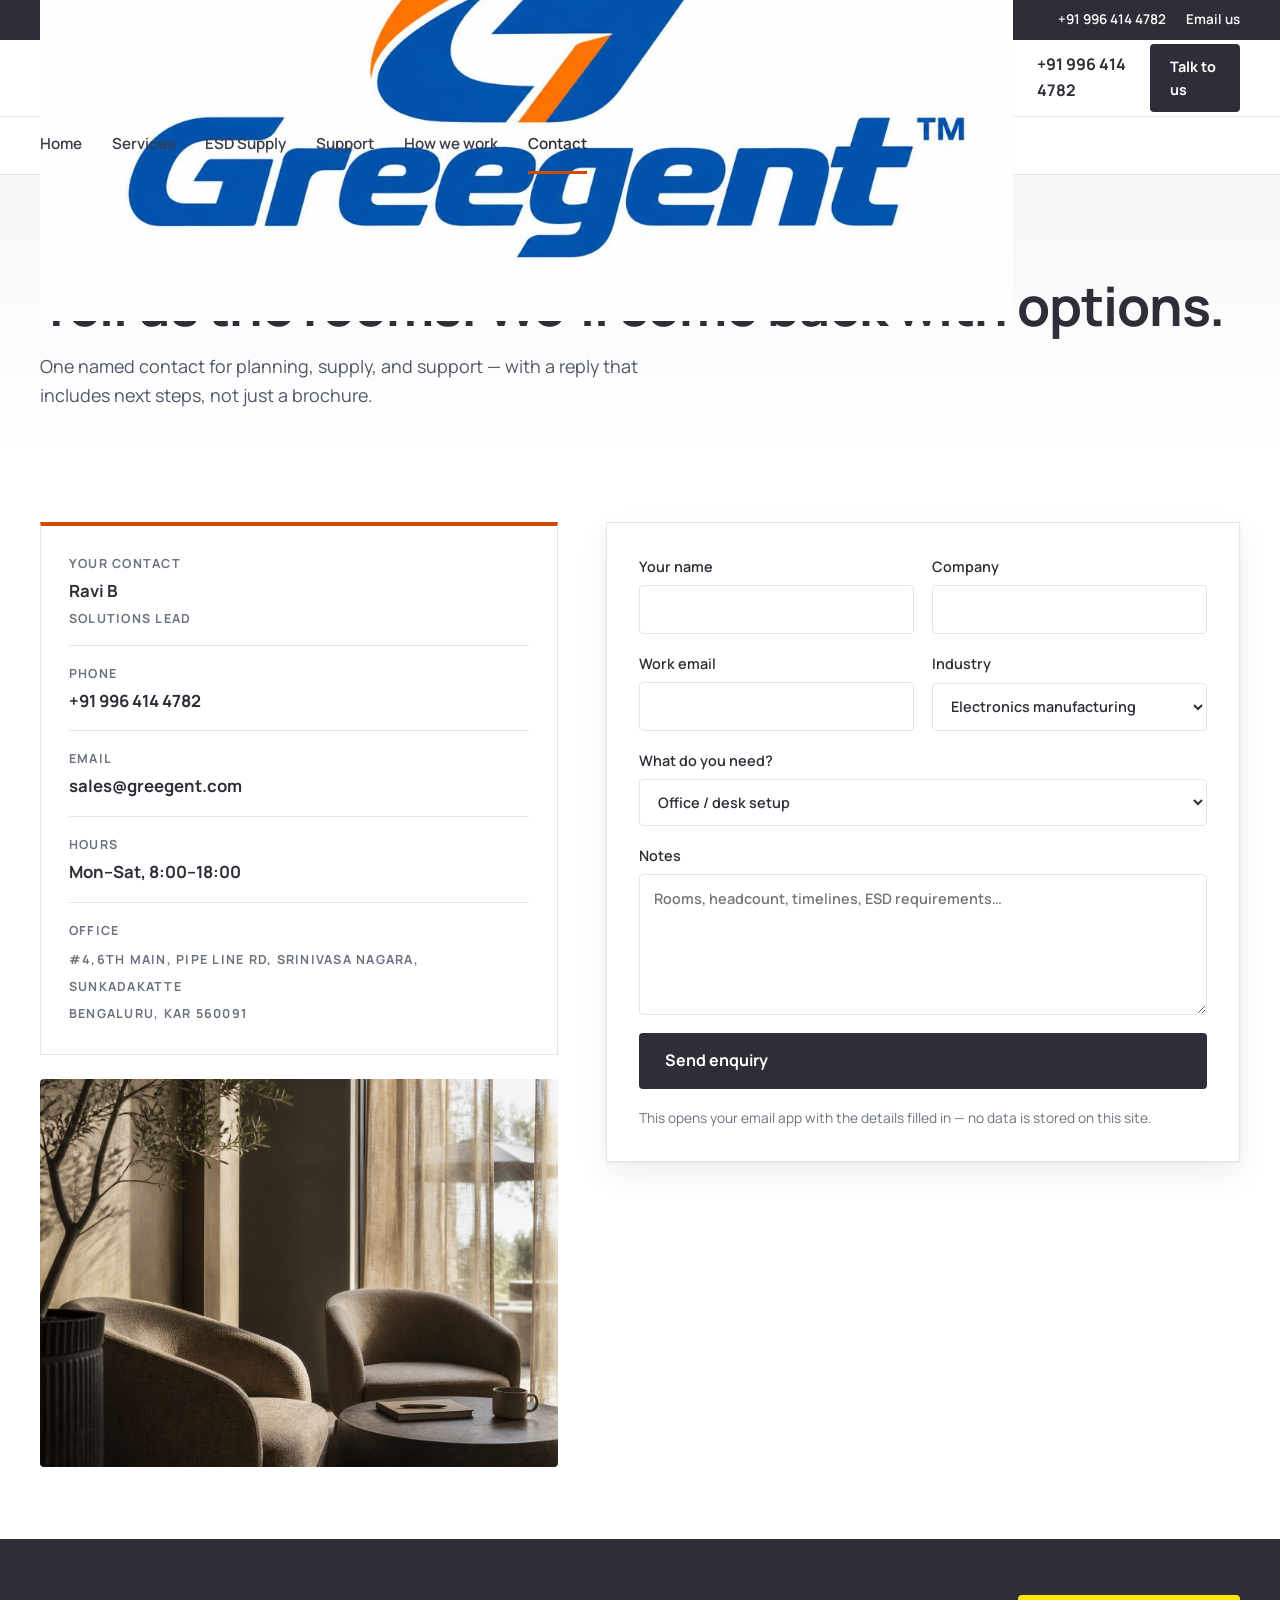
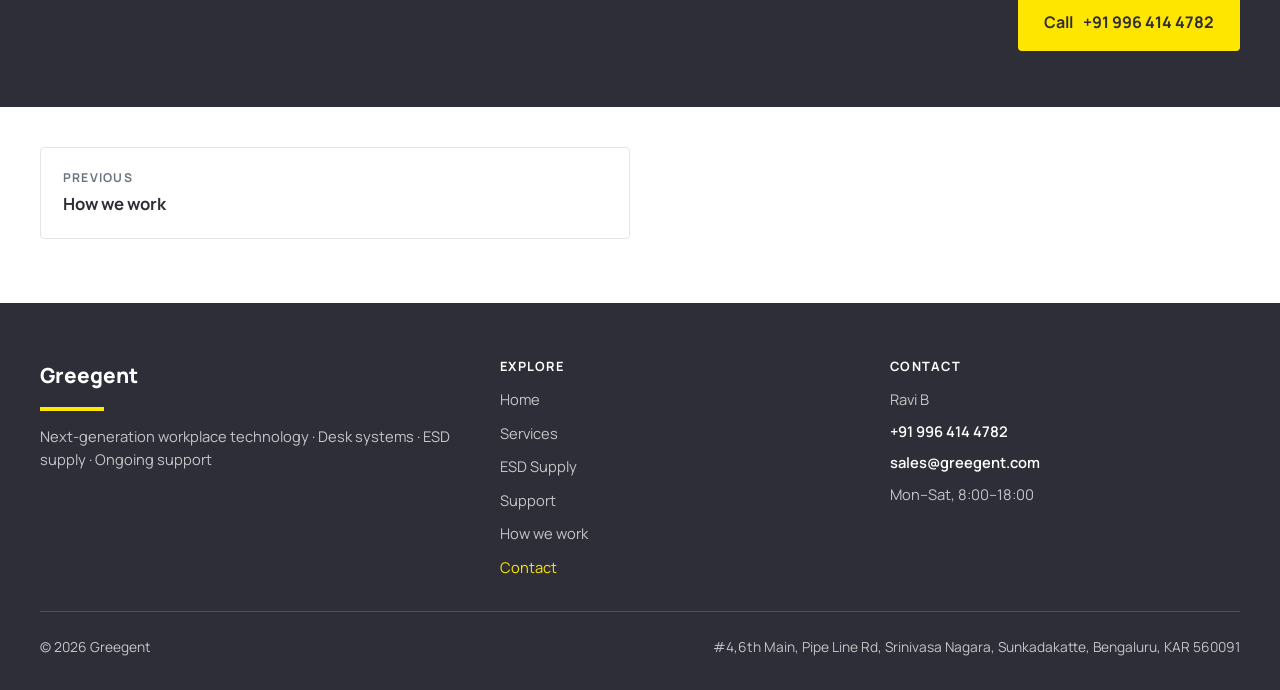
==== commit 6362cda6: "xyz" ====
--- a/contact.html
+++ b/contact.html
@@ -18,7 +18,7 @@
           <p class="strip-promise" data-promise>Workplace engineering, delivered</p>
           <div class="strip-links">
             <a data-phone-link href="tel:+15550102400"><span data-phone>+1 555 010 2400</span></a>
-            <a data-email-link href="mailto:hello@xyz-solutions.example">Email us</a>
+            <a data-email-link href="mailto:hello@Greegent-solutions.example">Email us</a>
           </div>
         </div>
       </div>
@@ -74,7 +74,7 @@
                 </li>
                 <li>
                   <span>Email</span>
-                  <a data-email-link href="mailto:hello@xyz-solutions.example"><strong data-email>hello@xyz-solutions.example</strong></a>
+                  <a data-email-link href="mailto:hello@Greegent-solutions.example"><strong data-email>hello@Greegent-solutions.example</strong></a>
                 </li>
                 <li>
                   <span>Hours</span>
@@ -161,7 +161,7 @@
       <div class="wrap">
         <div class="footer-top">
           <div class="footer-brand">
-            <strong data-company>XYZ</strong>
+            <strong data-company>Greegent</strong>
             <div class="footer-rule"></div>
             <p data-footer-note></p>
           </div>
@@ -174,13 +174,13 @@
             <div class="footer-contact">
               <span data-person-name></span>
               <a data-phone-link href="tel:+15550102400"><span data-phone></span></a>
-              <a data-email-link href="mailto:hello@xyz-solutions.example"><span data-email></span></a>
+              <a data-email-link href="mailto:hello@Greegent-solutions.example"><span data-email></span></a>
               <span data-hours></span>
             </div>
           </div>
         </div>
         <div class="footer-bottom">
-          <p>© <span data-year>2026</span> <span data-legal>XYZ Engineering Solutions</span></p>
+          <p>© <span data-year>2026</span> <span data-legal>Greegent Engineering Solutions</span></p>
           <p><span data-address></span>, <span data-city></span></p>
         </div>
       </div>
--- a/css/styles.css
+++ b/css/styles.css
@@ -168,16 +168,30 @@
   min-height: 76px;
 }
 
-.logo img {
-  height: 50px;
-  width: auto;
+.logo {
+  display: flex;
+  align-items: center;
+  height: 52px;
+  width: fit-content;
+}
+
+.logo-mark {
+  width: 60px;
+  height: 60px;
+  flex: 0 0 60px;
+  display: flex;
+  align-items: center;
+  justify-content: center;
+  overflow: hidden;
+}
+
+.logo-mark img {
+  width: 60px;
+  height: 60px;
+  max-width: 60px;
+  max-height: 60px;
+  object-fit: contain;
   display: block;
-}
-
-.logo-mark img {
-  width: 12px;
-  height: 34px;
-  object-fit: contain;
 }
 
 .header-actions {
